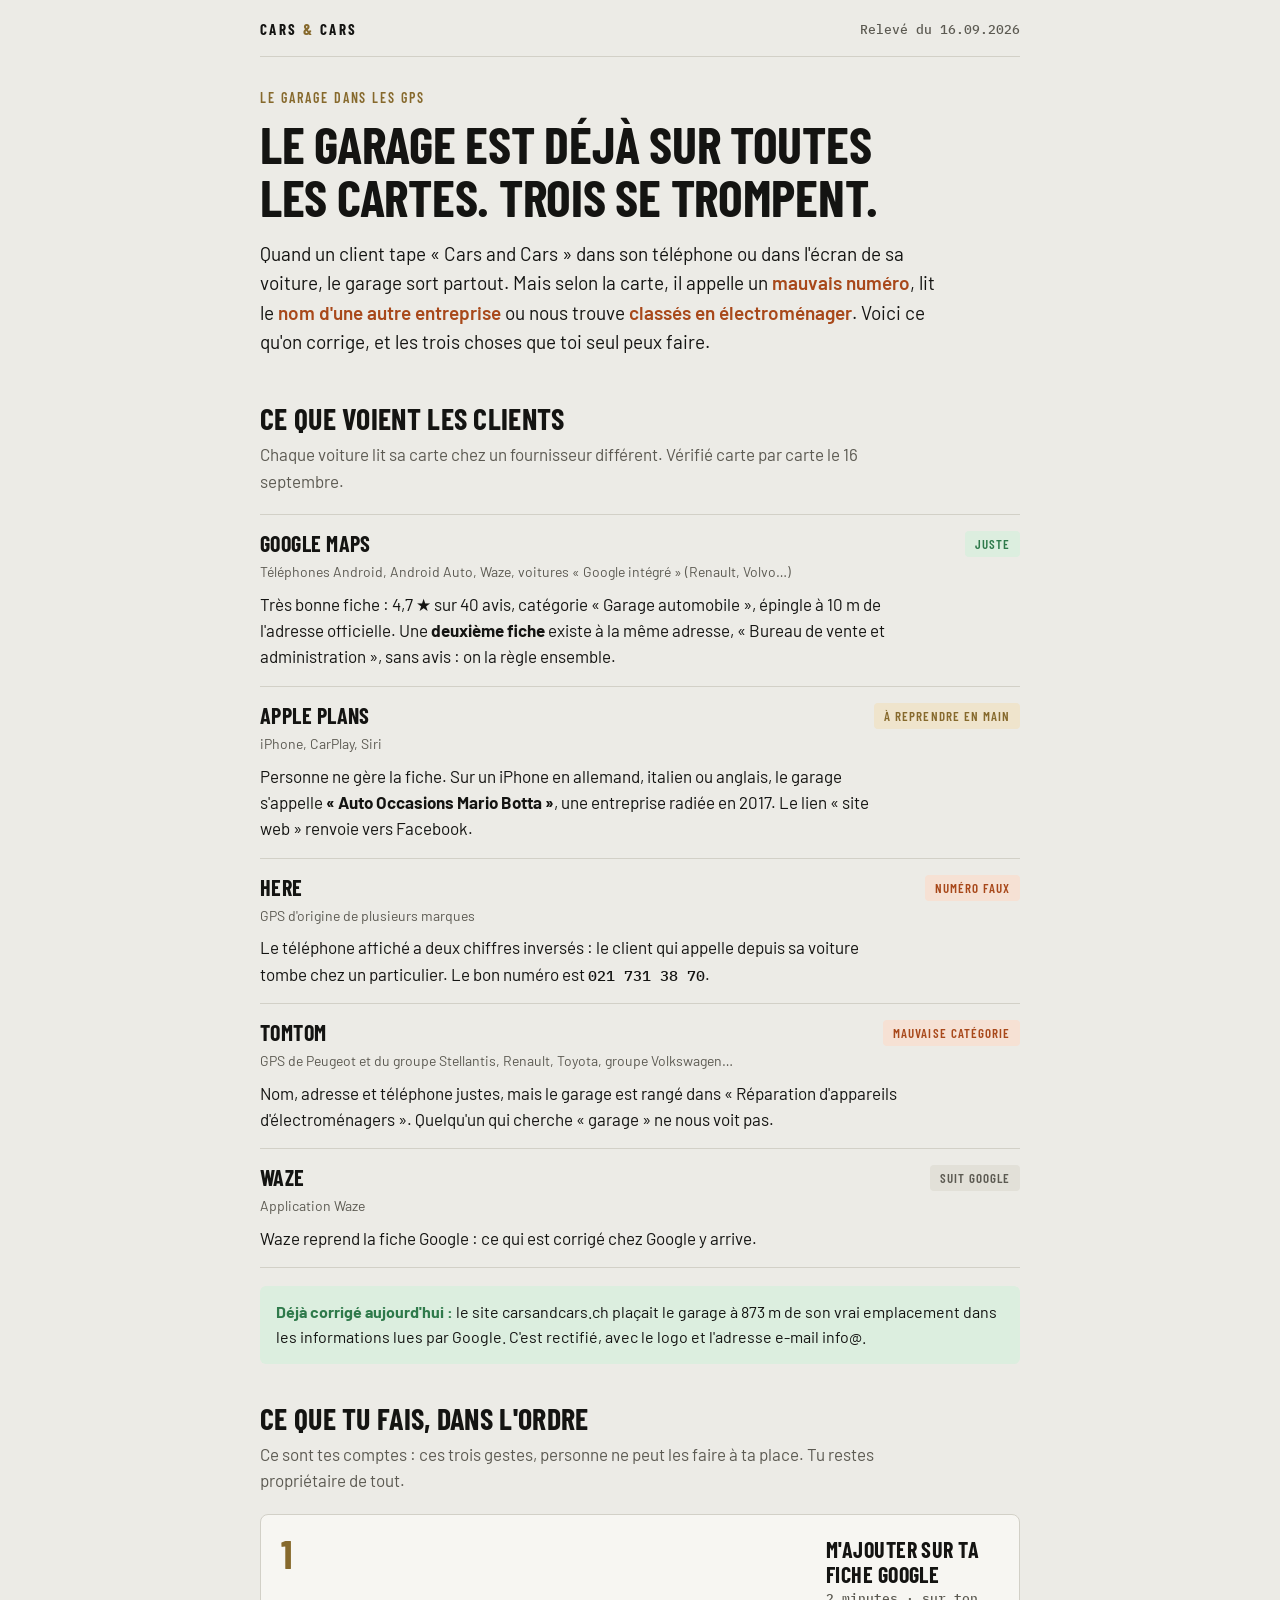
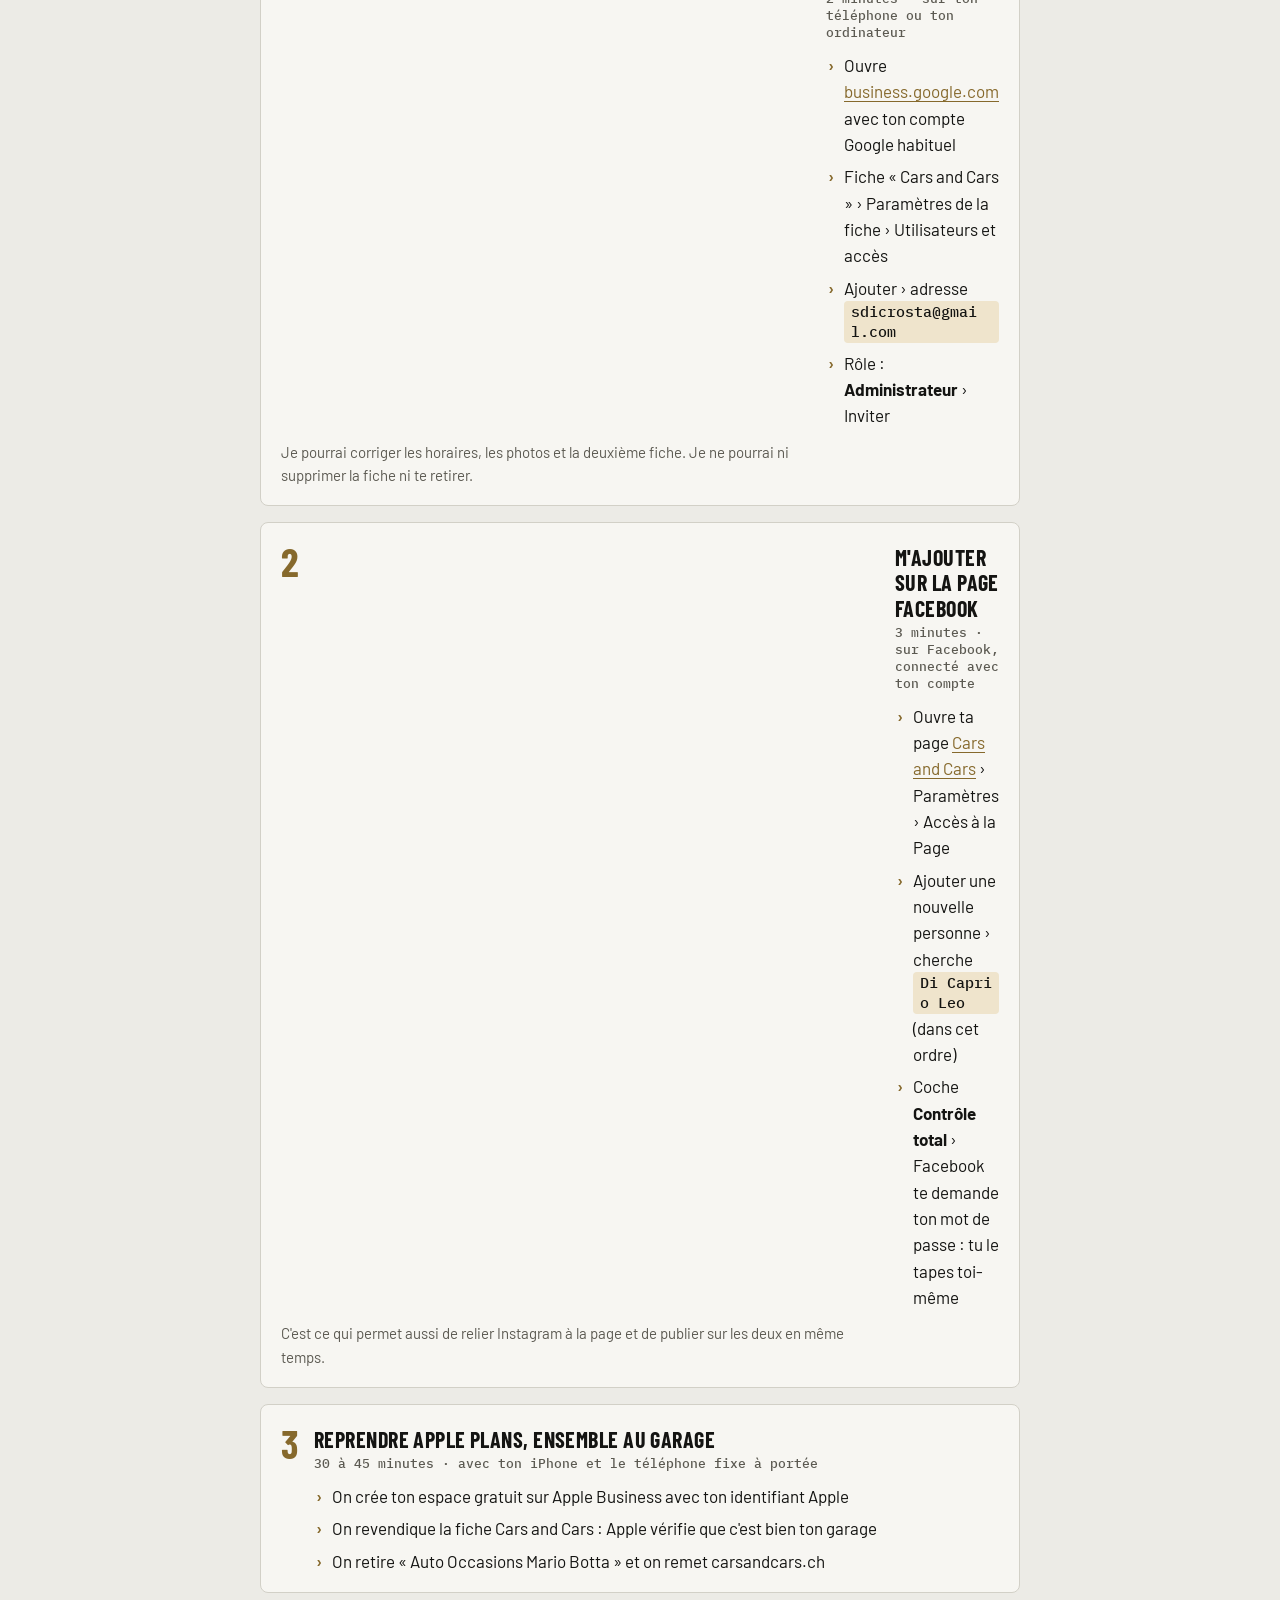
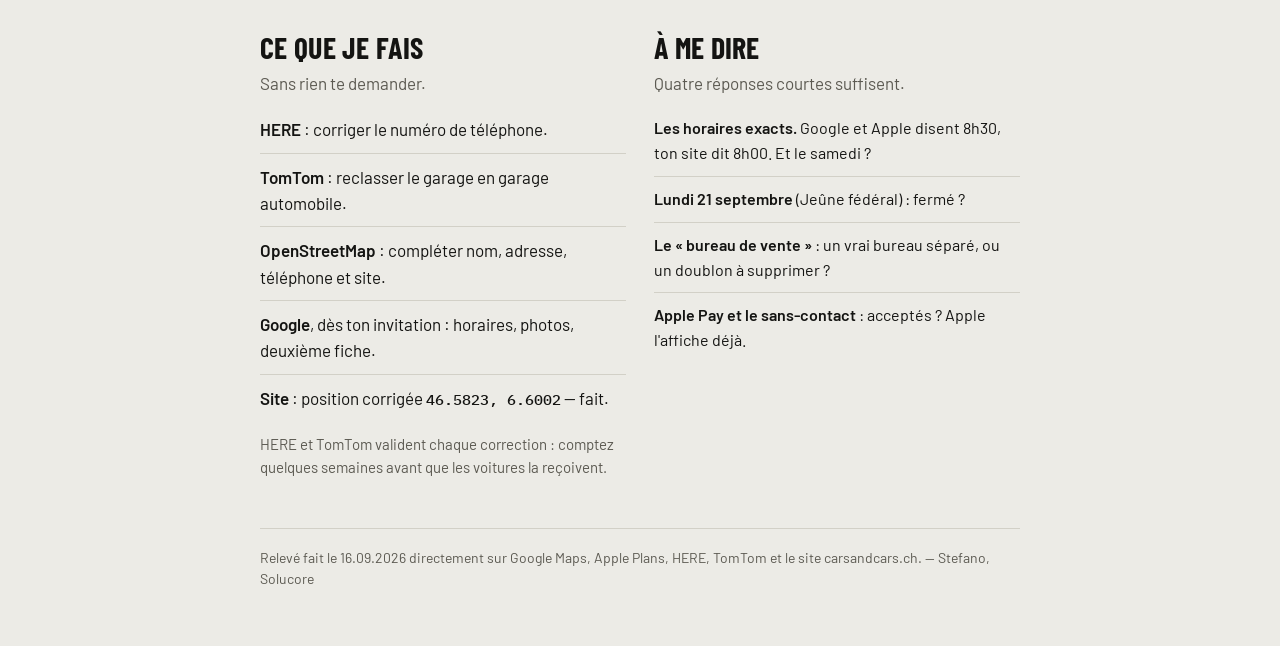
==== visibilite/index.html @ 8a94c413 "visibilite : Cars and Cars sur les GPS — état des cartes et actions pour David (relevé du 16.09.2026" ====
<!doctype html>
<html lang="fr">
<head>
<meta charset="utf-8">
<meta name="robots" content="noindex,nofollow">
<meta name="viewport" content="width=device-width,initial-scale=1,viewport-fit=cover">
<title>Cars and Cars sur les GPS</title>
<link rel="preconnect" href="https://fonts.googleapis.com">
<link rel="preconnect" href="https://fonts.gstatic.com" crossorigin>
<link rel="stylesheet" href="https://fonts.googleapis.com/css2?family=Barlow+Condensed:wght@600;700&family=Barlow:wght@400;500;600&family=IBM+Plex+Mono:wght@500&display=swap">
<style>
/* Palette tirée de l'identité Cars and Cars : noir atelier, crème, or. */
:root{
  --fond:#ECEBE6; --surface:#F7F6F2; --encre:#141412; --doux:#5C5A52; --ligne:#D2D0C7;
  --or:#86692C; --or-fond:#EFE4CC;
  --juste:#2F7A4B; --juste-fond:#DCEEDF;
  --faux:#A8481A; --faux-fond:#F6E1D4;
  --neutre:#5C5A52; --neutre-fond:#E2E0D8;
  --affiche:"Barlow Condensed","Arial Narrow",Arial,sans-serif;
  --texte:"Barlow","Helvetica Neue",Arial,sans-serif;
  --chiffre:"IBM Plex Mono",ui-monospace,Menlo,monospace;
}
@media (prefers-color-scheme: dark){
  :root:not([data-theme="light"]){
    --fond:#0B0B0A; --surface:#151513; --encre:#E8E6DF; --doux:#A09D93; --ligne:#2B2A26;
    --or:#C4A265; --or-fond:#2A2419;
    --juste:#72C58F; --juste-fond:#16261C;
    --faux:#E6905E; --faux-fond:#2B1B12;
    --neutre:#A09D93; --neutre-fond:#22211E;
  }
}
:root[data-theme="dark"]{
  --fond:#0B0B0A; --surface:#151513; --encre:#E8E6DF; --doux:#A09D93; --ligne:#2B2A26;
  --or:#C4A265; --or-fond:#2A2419;
  --juste:#72C58F; --juste-fond:#16261C;
  --faux:#E6905E; --faux-fond:#2B1B12;
  --neutre:#A09D93; --neutre-fond:#22211E;
}

*{box-sizing:border-box}
html{-webkit-text-size-adjust:100%}
body{margin:0;background:var(--fond);color:var(--encre);font:400 17px/1.55 var(--texte);
  padding-inline:max(18px, env(safe-area-inset-left, 0px));padding-block:0 56px}
.page{max-width:760px;margin:0 auto}

/* En-tête */
.bandeau{display:flex;align-items:center;justify-content:space-between;gap:12px;
  padding-block:22px 18px;border-bottom:1px solid var(--ligne)}
.marque{font:700 15px/1 var(--affiche);letter-spacing:.16em;text-transform:uppercase}
.marque b{color:var(--or);font-weight:700}
.releve{font:500 13px/1.2 var(--chiffre);color:var(--doux)}
header.intro{padding-block:34px 8px}
.surtitre{font:600 14px/1 var(--affiche);letter-spacing:.14em;text-transform:uppercase;color:var(--or);margin:0 0 12px}
h1{font:700 clamp(34px,7.2vw,52px)/1.02 var(--affiche);letter-spacing:-.005em;margin:0 0 16px;text-wrap:balance;text-transform:uppercase}
.chapeau{font-size:19px;max-width:62ch;margin:0;color:var(--encre)}
.chapeau em{font-style:normal;color:var(--faux);font-weight:600}

h2{font:700 clamp(24px,4.6vw,30px)/1.1 var(--affiche);text-transform:uppercase;letter-spacing:.01em;margin:0 0 6px;text-wrap:balance}
.sous{color:var(--doux);margin:0 0 20px;max-width:62ch}
section{padding-block:38px 0}

/* Tableau des cartes */
.cartes{list-style:none;margin:0;padding:0;border-top:1px solid var(--ligne)}
.carte{display:grid;grid-template-columns:1fr auto;gap:4px 16px;padding:16px 0;border-bottom:1px solid var(--ligne)}
.carte h3{font:700 22px/1.1 var(--affiche);text-transform:uppercase;margin:0;letter-spacing:.02em}
.usage{grid-column:1/-1;font-size:14px;color:var(--doux);margin:0}
.detail{grid-column:1/-1;margin:4px 0 0;max-width:64ch}
.etat{align-self:start;font:600 13px/1 var(--affiche);letter-spacing:.08em;text-transform:uppercase;
  padding:7px 10px 6px;border-radius:4px;white-space:nowrap}
.etat.juste{color:var(--juste);background:var(--juste-fond)}
.etat.faux{color:var(--faux);background:var(--faux-fond)}
.etat.reprendre{color:var(--or);background:var(--or-fond)}
.etat.neutre{color:var(--neutre);background:var(--neutre-fond)}
.code{font:500 .9em var(--chiffre);white-space:nowrap}
.fait{margin:18px 0 0;padding:14px 16px;background:var(--juste-fond);color:var(--encre);border-radius:6px;font-size:16px}
.fait strong{color:var(--juste)}

/* Actions de David : une vraie suite, dans l'ordre */
.actions{list-style:none;counter-reset:etape;margin:0;padding:0;display:grid;gap:16px}
.action{counter-increment:etape;background:var(--surface);border:1px solid var(--ligne);border-radius:8px;padding:20px 20px 18px;
  display:grid;grid-template-columns:auto 1fr;column-gap:16px}
.action::before{content:counter(etape);font:700 40px/.9 var(--affiche);color:var(--or);grid-row:1/span 3}
.action h3{font:700 22px/1.15 var(--affiche);text-transform:uppercase;margin:2px 0 4px;letter-spacing:.02em}
.duree{font:500 13px/1.3 var(--chiffre);color:var(--doux);margin:0 0 10px}
.chemin{margin:0;padding:0;list-style:none;display:grid;gap:6px}
.chemin li{padding-left:18px;position:relative}
.chemin li::before{content:"›";position:absolute;left:2px;color:var(--or);font-weight:600}
.cle{display:inline-block;font:500 15px/1.35 var(--chiffre);background:var(--or-fond);color:var(--encre);padding:1px 7px;border-radius:4px;word-break:break-all}
.note{margin:12px 0 0;font-size:15px;color:var(--doux)}

/* Colonnes : ce que je fais / ce que tu me dis */
.deux{display:grid;grid-template-columns:1fr 1fr;gap:28px}
.liste{margin:0;padding:0;list-style:none;display:grid;gap:10px}
.liste li{padding:0 0 10px 0;border-bottom:1px solid var(--ligne)}
.liste li:last-child{border-bottom:0}
.liste strong{font-weight:600}
.question{font-size:16px}

footer{margin-top:48px;padding-top:18px;border-top:1px solid var(--ligne);color:var(--doux);font-size:14px}

a{color:var(--or);text-underline-offset:3px}
a:focus-visible{outline:2px solid var(--or);outline-offset:2px;border-radius:2px}

@media (max-width:620px){
  body{font-size:16px}
  .chapeau{font-size:17px}
  .deux{grid-template-columns:1fr;gap:34px}
  .action{padding:18px 16px 16px;column-gap:12px}
  .action::before{font-size:34px}
  .carte{grid-template-columns:1fr}
  .etat{justify-self:start;order:-1}
  .carte h3{order:0}
}
</style>
</head>
<body>
<div class="page">

  <div class="bandeau">
    <div class="marque">Cars <b>&amp;</b> Cars</div>
    <div class="releve">Relevé du 16.09.2026</div>
  </div>

  <header class="intro">
    <p class="surtitre">Le garage dans les GPS</p>
    <h1>Le garage est déjà sur toutes les cartes. Trois se trompent.</h1>
    <p class="chapeau">Quand un client tape « Cars and Cars » dans son téléphone ou dans l'écran de sa voiture, le garage sort partout. Mais selon la carte, il appelle un <em>mauvais numéro</em>, lit le <em>nom d'une autre entreprise</em> ou nous trouve <em>classés en électroménager</em>. Voici ce qu'on corrige, et les trois choses que toi seul peux faire.</p>
  </header>

  <section aria-labelledby="t-cartes">
    <h2 id="t-cartes">Ce que voient les clients</h2>
    <p class="sous">Chaque voiture lit sa carte chez un fournisseur différent. Vérifié carte par carte le 16 septembre.</p>

    <ul class="cartes">
      <li class="carte">
        <h3>Google Maps</h3>
        <span class="etat juste">Juste</span>
        <p class="usage">Téléphones Android, Android Auto, Waze, voitures « Google intégré » (Renault, Volvo…)</p>
        <p class="detail">Très bonne fiche : 4,7 ★ sur 40 avis, catégorie « Garage automobile », épingle à 10 m de l'adresse officielle. Une <strong>deuxième fiche</strong> existe à la même adresse, « Bureau de vente et administration », sans avis : on la règle ensemble.</p>
      </li>
      <li class="carte">
        <h3>Apple Plans</h3>
        <span class="etat reprendre">À reprendre en main</span>
        <p class="usage">iPhone, CarPlay, Siri</p>
        <p class="detail">Personne ne gère la fiche. Sur un iPhone en allemand, italien ou anglais, le garage s'appelle <strong>« Auto Occasions Mario Botta »</strong>, une entreprise radiée en 2017. Le lien « site web » renvoie vers Facebook.</p>
      </li>
      <li class="carte">
        <h3>HERE</h3>
        <span class="etat faux">Numéro faux</span>
        <p class="usage">GPS d'origine de plusieurs marques</p>
        <p class="detail">Le téléphone affiché a deux chiffres inversés : le client qui appelle depuis sa voiture tombe chez un particulier. Le bon numéro est <span class="code">021 731 38 70</span>.</p>
      </li>
      <li class="carte">
        <h3>TomTom</h3>
        <span class="etat faux">Mauvaise catégorie</span>
        <p class="usage">GPS de Peugeot et du groupe Stellantis, Renault, Toyota, groupe Volkswagen…</p>
        <p class="detail">Nom, adresse et téléphone justes, mais le garage est rangé dans « Réparation d'appareils d'électroménagers ». Quelqu'un qui cherche « garage » ne nous voit pas.</p>
      </li>
      <li class="carte">
        <h3>Waze</h3>
        <span class="etat neutre">Suit Google</span>
        <p class="usage">Application Waze</p>
        <p class="detail">Waze reprend la fiche Google : ce qui est corrigé chez Google y arrive.</p>
      </li>
    </ul>

    <p class="fait"><strong>Déjà corrigé aujourd'hui :</strong> le site carsandcars.ch plaçait le garage à 873 m de son vrai emplacement dans les informations lues par Google. C'est rectifié, avec le logo et l'adresse e-mail info@.</p>
  </section>

  <section aria-labelledby="t-toi">
    <h2 id="t-toi">Ce que tu fais, dans l'ordre</h2>
    <p class="sous">Ce sont tes comptes : ces trois gestes, personne ne peut les faire à ta place. Tu restes propriétaire de tout.</p>

    <ol class="actions">
      <li class="action">
        <h3>M'ajouter sur ta fiche Google</h3>
        <p class="duree">2 minutes · sur ton téléphone ou ton ordinateur</p>
        <ul class="chemin">
          <li>Ouvre <a href="https://business.google.com">business.google.com</a> avec ton compte Google habituel</li>
          <li>Fiche « Cars and Cars » › Paramètres de la fiche › Utilisateurs et accès</li>
          <li>Ajouter › adresse <span class="cle">sdicrosta@gmail.com</span></li>
          <li>Rôle : <strong>Administrateur</strong> › Inviter</li>
        </ul>
        <p class="note">Je pourrai corriger les horaires, les photos et la deuxième fiche. Je ne pourrai ni supprimer la fiche ni te retirer.</p>
      </li>

      <li class="action">
        <h3>M'ajouter sur la page Facebook</h3>
        <p class="duree">3 minutes · sur Facebook, connecté avec ton compte</p>
        <ul class="chemin">
          <li>Ouvre ta page <a href="https://www.facebook.com/carsandcars.ch">Cars and Cars</a> › Paramètres › Accès à la Page</li>
          <li>Ajouter une nouvelle personne › cherche <span class="cle">Di Caprio Leo</span> (dans cet ordre)</li>
          <li>Coche <strong>Contrôle total</strong> › Facebook te demande ton mot de passe : tu le tapes toi-même</li>
        </ul>
        <p class="note">C'est ce qui permet aussi de relier Instagram à la page et de publier sur les deux en même temps.</p>
      </li>

      <li class="action">
        <h3>Reprendre Apple Plans, ensemble au garage</h3>
        <p class="duree">30 à 45 minutes · avec ton iPhone et le téléphone fixe à portée</p>
        <ul class="chemin">
          <li>On crée ton espace gratuit sur Apple Business avec ton identifiant Apple</li>
          <li>On revendique la fiche Cars and Cars : Apple vérifie que c'est bien ton garage</li>
          <li>On retire « Auto Occasions Mario Botta » et on remet carsandcars.ch</li>
        </ul>
      </li>
    </ol>
  </section>

  <section aria-labelledby="t-moi">
    <div class="deux">
      <div>
        <h2 id="t-moi">Ce que je fais</h2>
        <p class="sous">Sans rien te demander.</p>
        <ul class="liste">
          <li><strong>HERE</strong> : corriger le numéro de téléphone.</li>
          <li><strong>TomTom</strong> : reclasser le garage en garage automobile.</li>
          <li><strong>OpenStreetMap</strong> : compléter nom, adresse, téléphone et site.</li>
          <li><strong>Google</strong>, dès ton invitation : horaires, photos, deuxième fiche.</li>
          <li><strong>Site</strong> : position corrigée <span class="code">46.5823, 6.6002</span> — fait.</li>
        </ul>
        <p class="note">HERE et TomTom valident chaque correction : comptez quelques semaines avant que les voitures la reçoivent.</p>
      </div>
      <div>
        <h2 id="t-dire">À me dire</h2>
        <p class="sous">Quatre réponses courtes suffisent.</p>
        <ul class="liste question">
          <li><strong>Les horaires exacts.</strong> Google et Apple disent 8h30, ton site dit 8h00. Et le samedi ?</li>
          <li><strong>Lundi 21 septembre</strong> (Jeûne fédéral) : fermé ?</li>
          <li><strong>Le « bureau de vente »</strong> : un vrai bureau séparé, ou un doublon à supprimer ?</li>
          <li><strong>Apple Pay et le sans-contact</strong> : acceptés ? Apple l'affiche déjà.</li>
        </ul>
      </div>
    </div>
  </section>

  <footer>
    Relevé fait le 16.09.2026 directement sur Google Maps, Apple Plans, HERE, TomTom et le site carsandcars.ch. — Stefano, Solucore
  </footer>
</div>
</body>
</html>
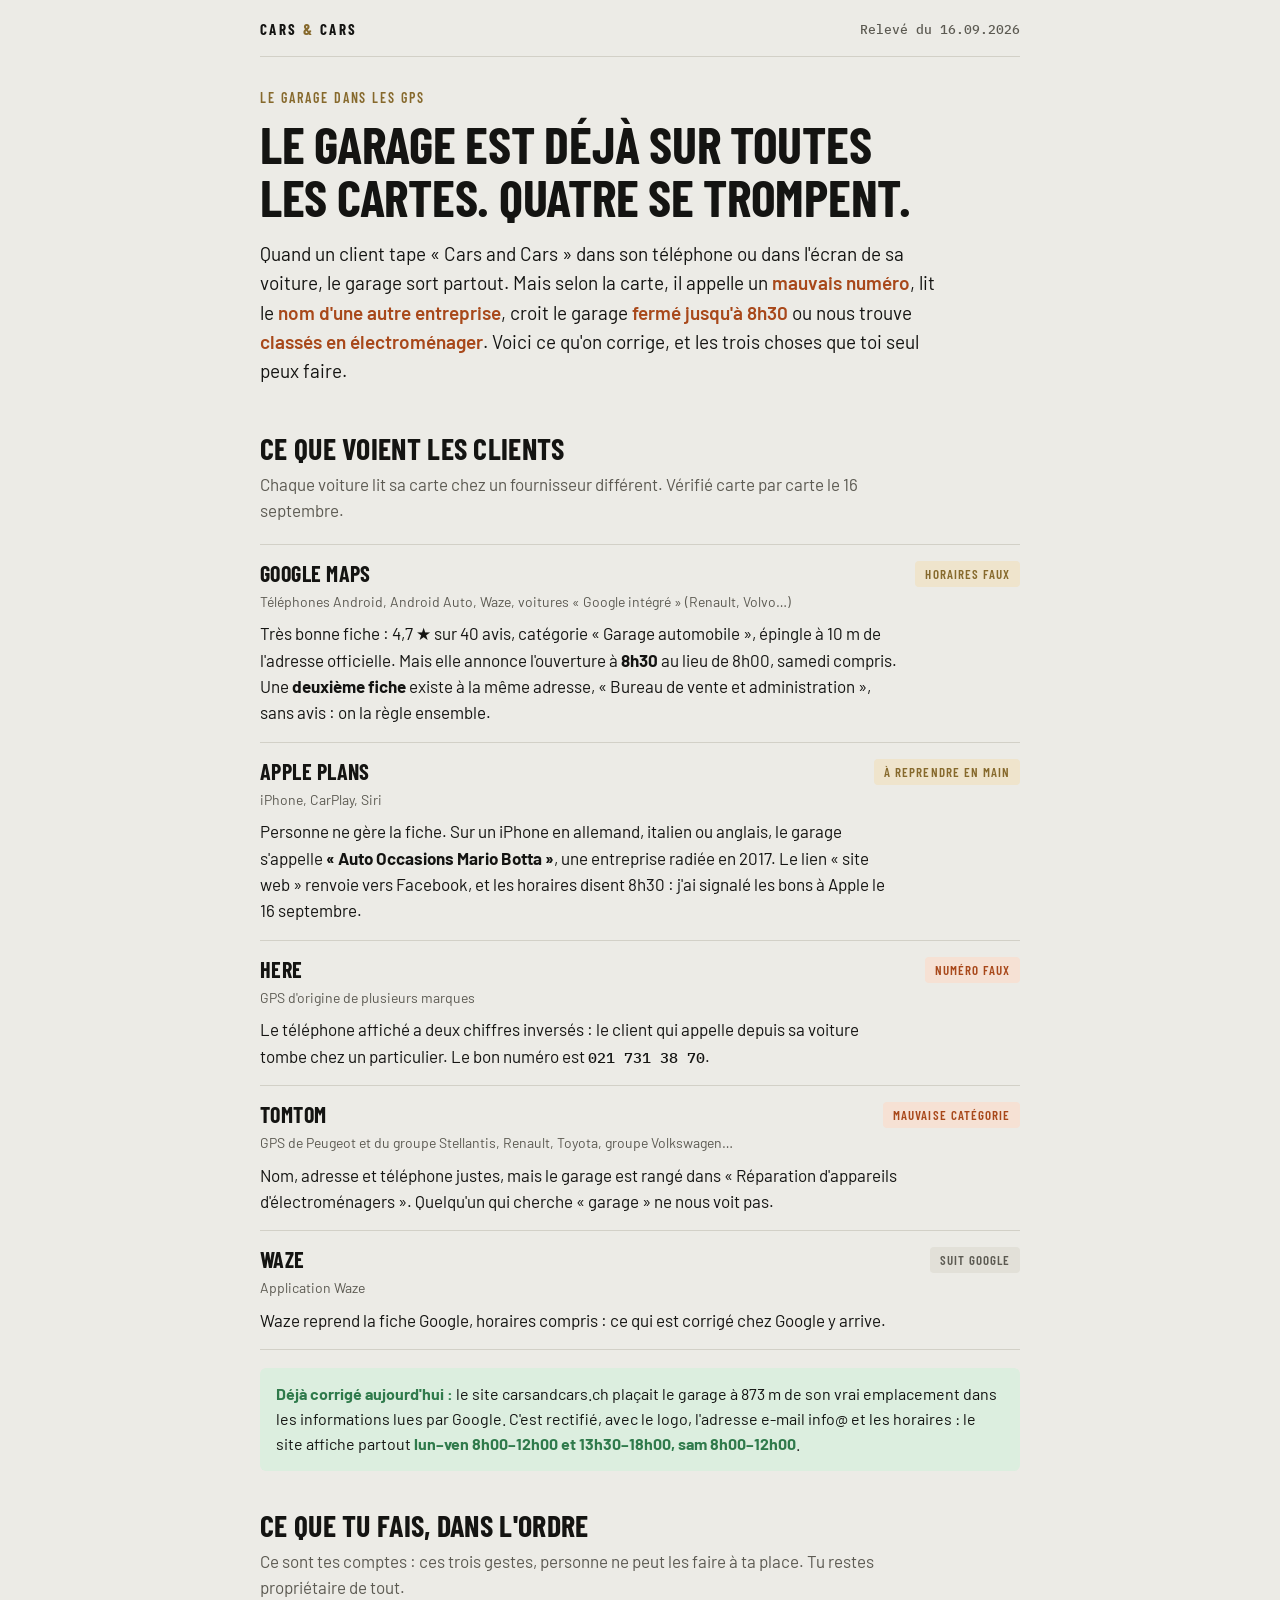
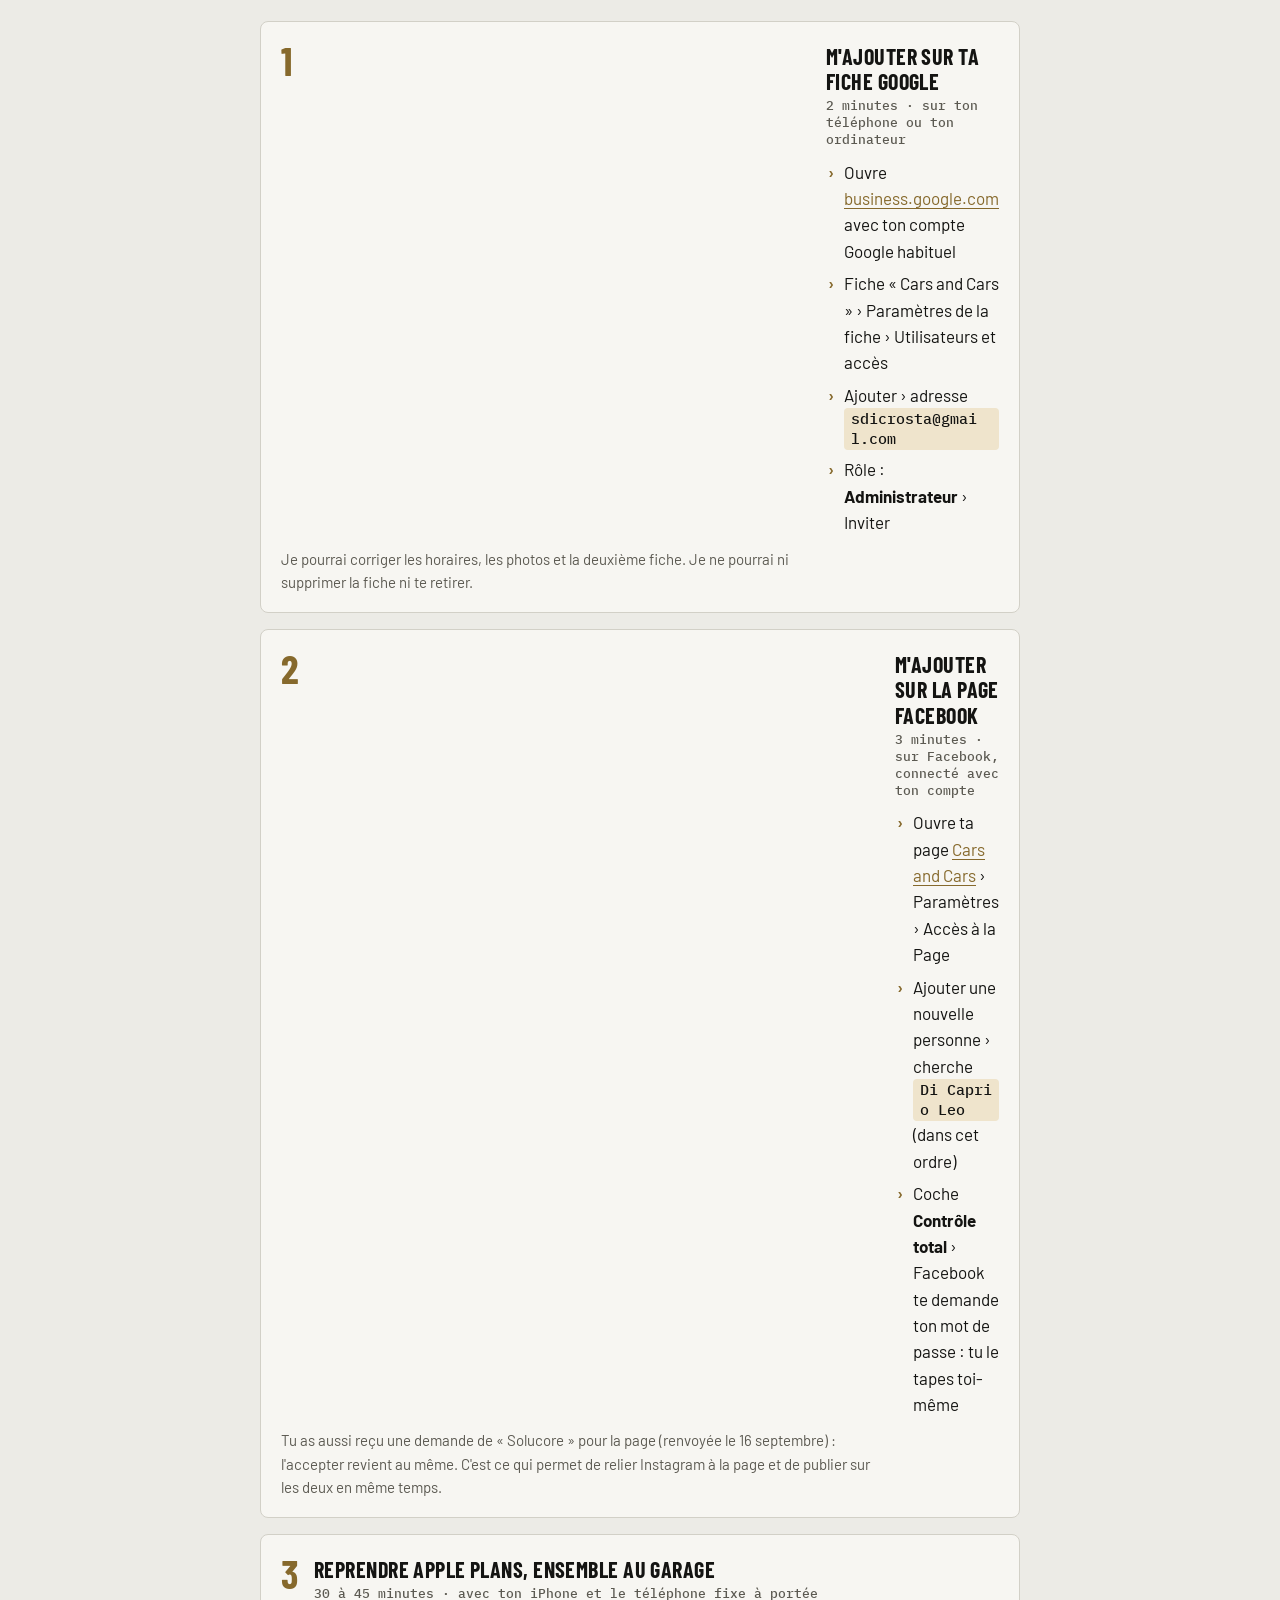
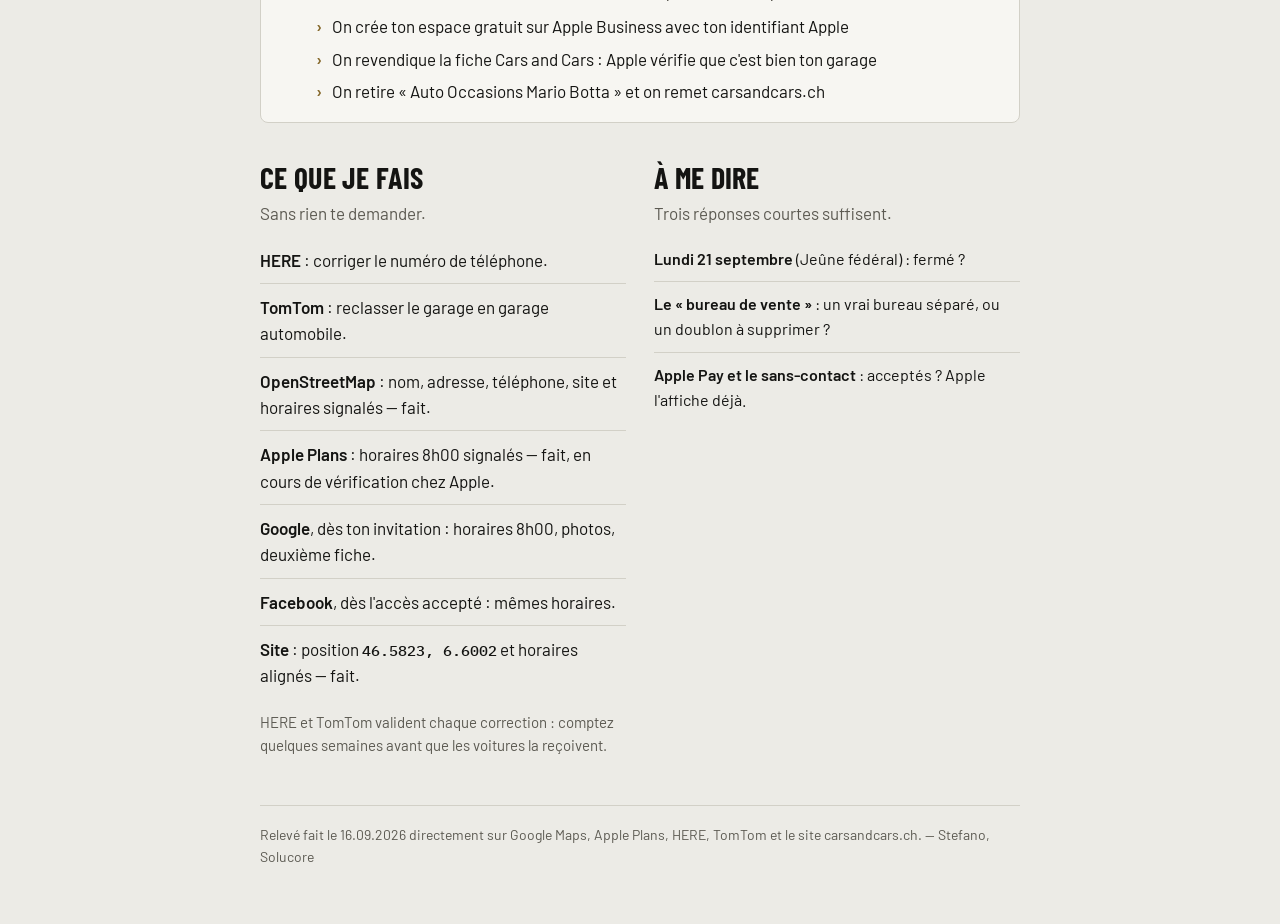
==== commit e2ba87dd: "Page GPS : horaires alignés sur Wix (8h00), signalements Apple et OpenStreetMap faits, demande Faceb" ====
--- a/visibilite/index.html
+++ b/visibilite/index.html
@@ -123,8 +123,8 @@
 
   <header class="intro">
     <p class="surtitre">Le garage dans les GPS</p>
-    <h1>Le garage est déjà sur toutes les cartes. Trois se trompent.</h1>
-    <p class="chapeau">Quand un client tape « Cars and Cars » dans son téléphone ou dans l'écran de sa voiture, le garage sort partout. Mais selon la carte, il appelle un <em>mauvais numéro</em>, lit le <em>nom d'une autre entreprise</em> ou nous trouve <em>classés en électroménager</em>. Voici ce qu'on corrige, et les trois choses que toi seul peux faire.</p>
+    <h1>Le garage est déjà sur toutes les cartes. Quatre se trompent.</h1>
+    <p class="chapeau">Quand un client tape « Cars and Cars » dans son téléphone ou dans l'écran de sa voiture, le garage sort partout. Mais selon la carte, il appelle un <em>mauvais numéro</em>, lit le <em>nom d'une autre entreprise</em>, croit le garage <em>fermé jusqu'à 8h30</em> ou nous trouve <em>classés en électroménager</em>. Voici ce qu'on corrige, et les trois choses que toi seul peux faire.</p>
   </header>
 
   <section aria-labelledby="t-cartes">
@@ -134,15 +134,15 @@
     <ul class="cartes">
       <li class="carte">
         <h3>Google Maps</h3>
-        <span class="etat juste">Juste</span>
+        <span class="etat reprendre">Horaires faux</span>
         <p class="usage">Téléphones Android, Android Auto, Waze, voitures « Google intégré » (Renault, Volvo…)</p>
-        <p class="detail">Très bonne fiche : 4,7 ★ sur 40 avis, catégorie « Garage automobile », épingle à 10 m de l'adresse officielle. Une <strong>deuxième fiche</strong> existe à la même adresse, « Bureau de vente et administration », sans avis : on la règle ensemble.</p>
+        <p class="detail">Très bonne fiche : 4,7 ★ sur 40 avis, catégorie « Garage automobile », épingle à 10 m de l'adresse officielle. Mais elle annonce l'ouverture à <strong>8h30</strong> au lieu de 8h00, samedi compris. Une <strong>deuxième fiche</strong> existe à la même adresse, « Bureau de vente et administration », sans avis : on la règle ensemble.</p>
       </li>
       <li class="carte">
         <h3>Apple Plans</h3>
         <span class="etat reprendre">À reprendre en main</span>
         <p class="usage">iPhone, CarPlay, Siri</p>
-        <p class="detail">Personne ne gère la fiche. Sur un iPhone en allemand, italien ou anglais, le garage s'appelle <strong>« Auto Occasions Mario Botta »</strong>, une entreprise radiée en 2017. Le lien « site web » renvoie vers Facebook.</p>
+        <p class="detail">Personne ne gère la fiche. Sur un iPhone en allemand, italien ou anglais, le garage s'appelle <strong>« Auto Occasions Mario Botta »</strong>, une entreprise radiée en 2017. Le lien « site web » renvoie vers Facebook, et les horaires disent 8h30 : j'ai signalé les bons à Apple le 16 septembre.</p>
       </li>
       <li class="carte">
         <h3>HERE</h3>
@@ -160,11 +160,11 @@
         <h3>Waze</h3>
         <span class="etat neutre">Suit Google</span>
         <p class="usage">Application Waze</p>
-        <p class="detail">Waze reprend la fiche Google : ce qui est corrigé chez Google y arrive.</p>
+        <p class="detail">Waze reprend la fiche Google, horaires compris : ce qui est corrigé chez Google y arrive.</p>
       </li>
     </ul>
 
-    <p class="fait"><strong>Déjà corrigé aujourd'hui :</strong> le site carsandcars.ch plaçait le garage à 873 m de son vrai emplacement dans les informations lues par Google. C'est rectifié, avec le logo et l'adresse e-mail info@.</p>
+    <p class="fait"><strong>Déjà corrigé aujourd'hui :</strong> le site carsandcars.ch plaçait le garage à 873 m de son vrai emplacement dans les informations lues par Google. C'est rectifié, avec le logo, l'adresse e-mail info@ et les horaires : le site affiche partout <strong>lun–ven 8h00–12h00 et 13h30–18h00, sam 8h00–12h00</strong>.</p>
   </section>
 
   <section aria-labelledby="t-toi">
@@ -192,7 +192,7 @@
           <li>Ajouter une nouvelle personne › cherche <span class="cle">Di Caprio Leo</span> (dans cet ordre)</li>
           <li>Coche <strong>Contrôle total</strong> › Facebook te demande ton mot de passe : tu le tapes toi-même</li>
         </ul>
-        <p class="note">C'est ce qui permet aussi de relier Instagram à la page et de publier sur les deux en même temps.</p>
+        <p class="note">Tu as aussi reçu une demande de « Solucore » pour la page (renvoyée le 16 septembre) : l'accepter revient au même. C'est ce qui permet de relier Instagram à la page et de publier sur les deux en même temps.</p>
       </li>
 
       <li class="action">
@@ -215,17 +215,18 @@
         <ul class="liste">
           <li><strong>HERE</strong> : corriger le numéro de téléphone.</li>
           <li><strong>TomTom</strong> : reclasser le garage en garage automobile.</li>
-          <li><strong>OpenStreetMap</strong> : compléter nom, adresse, téléphone et site.</li>
-          <li><strong>Google</strong>, dès ton invitation : horaires, photos, deuxième fiche.</li>
-          <li><strong>Site</strong> : position corrigée <span class="code">46.5823, 6.6002</span> — fait.</li>
+          <li><strong>OpenStreetMap</strong> : nom, adresse, téléphone, site et horaires signalés — fait.</li>
+          <li><strong>Apple Plans</strong> : horaires 8h00 signalés — fait, en cours de vérification chez Apple.</li>
+          <li><strong>Google</strong>, dès ton invitation : horaires 8h00, photos, deuxième fiche.</li>
+          <li><strong>Facebook</strong>, dès l'accès accepté : mêmes horaires.</li>
+          <li><strong>Site</strong> : position <span class="code">46.5823, 6.6002</span> et horaires alignés — fait.</li>
         </ul>
         <p class="note">HERE et TomTom valident chaque correction : comptez quelques semaines avant que les voitures la reçoivent.</p>
       </div>
       <div>
         <h2 id="t-dire">À me dire</h2>
-        <p class="sous">Quatre réponses courtes suffisent.</p>
+        <p class="sous">Trois réponses courtes suffisent.</p>
         <ul class="liste question">
-          <li><strong>Les horaires exacts.</strong> Google et Apple disent 8h30, ton site dit 8h00. Et le samedi ?</li>
           <li><strong>Lundi 21 septembre</strong> (Jeûne fédéral) : fermé ?</li>
           <li><strong>Le « bureau de vente »</strong> : un vrai bureau séparé, ou un doublon à supprimer ?</li>
           <li><strong>Apple Pay et le sans-contact</strong> : acceptés ? Apple l'affiche déjà.</li>
